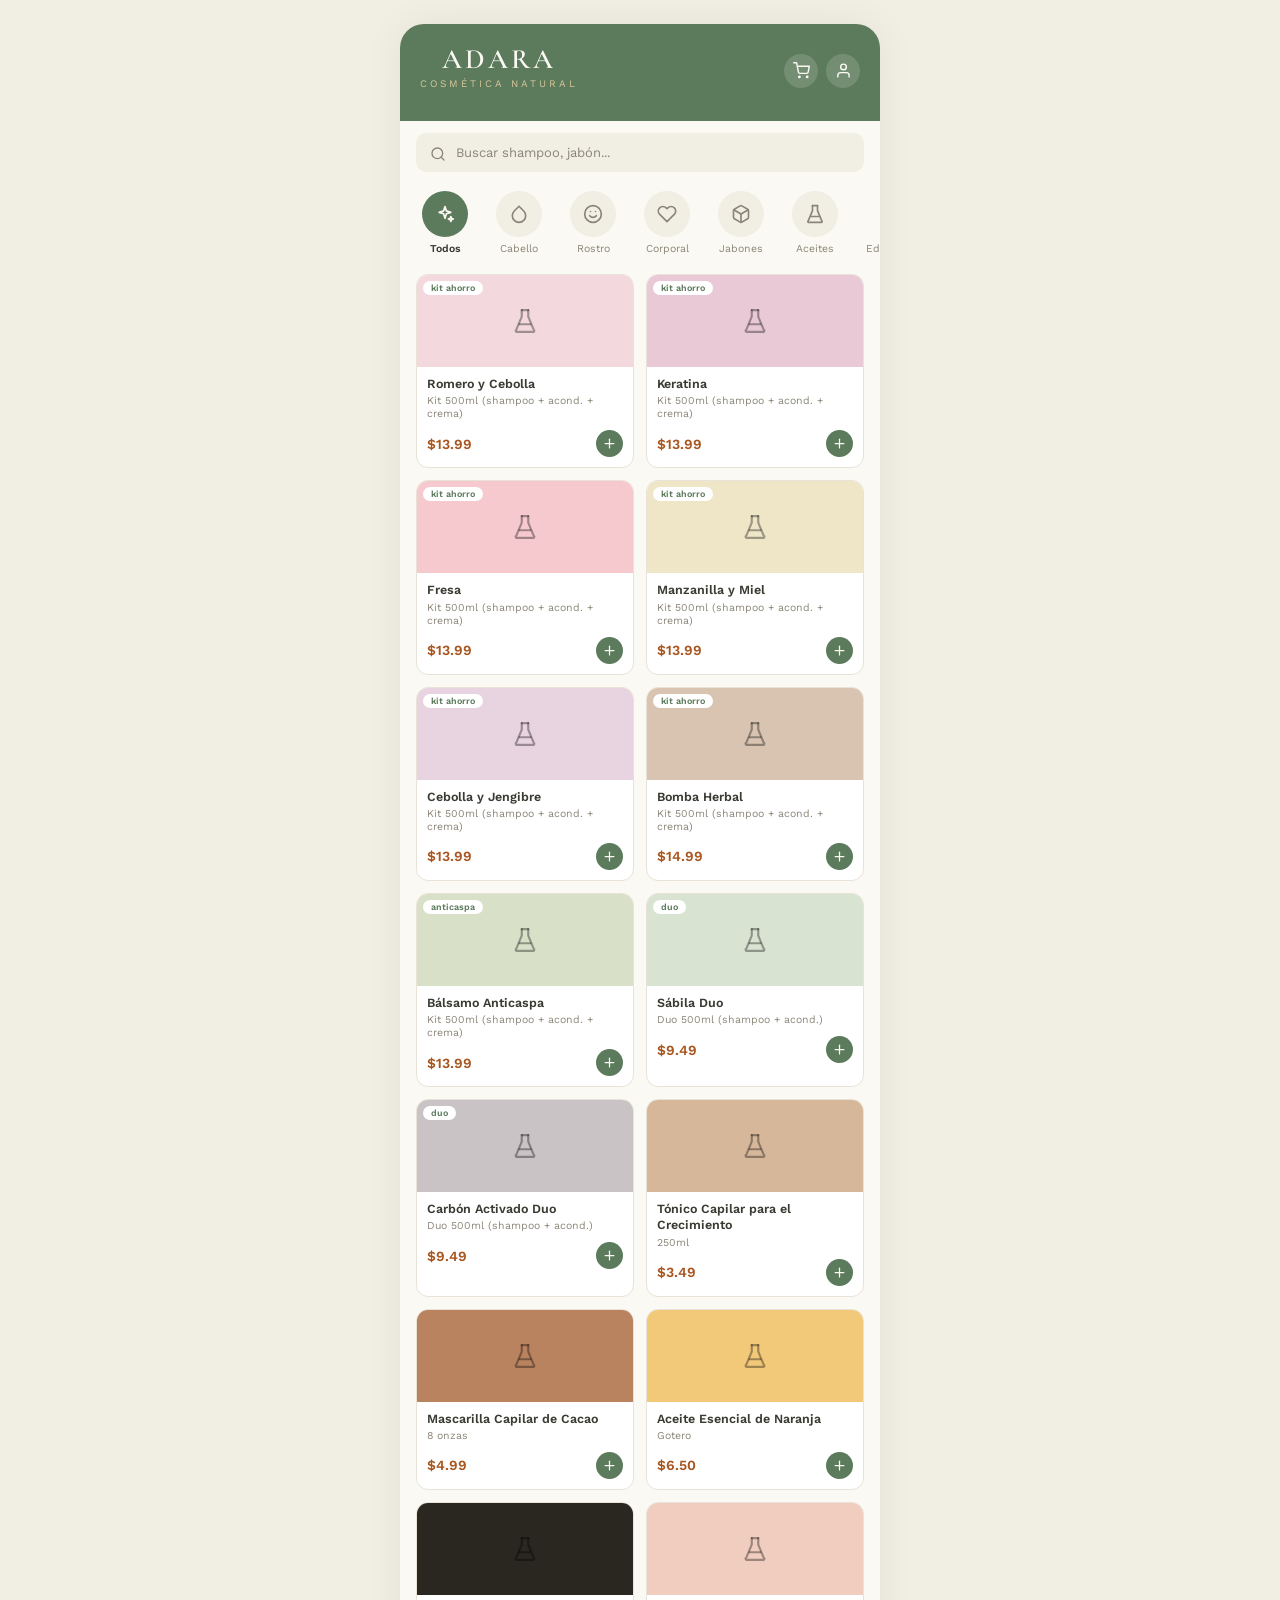
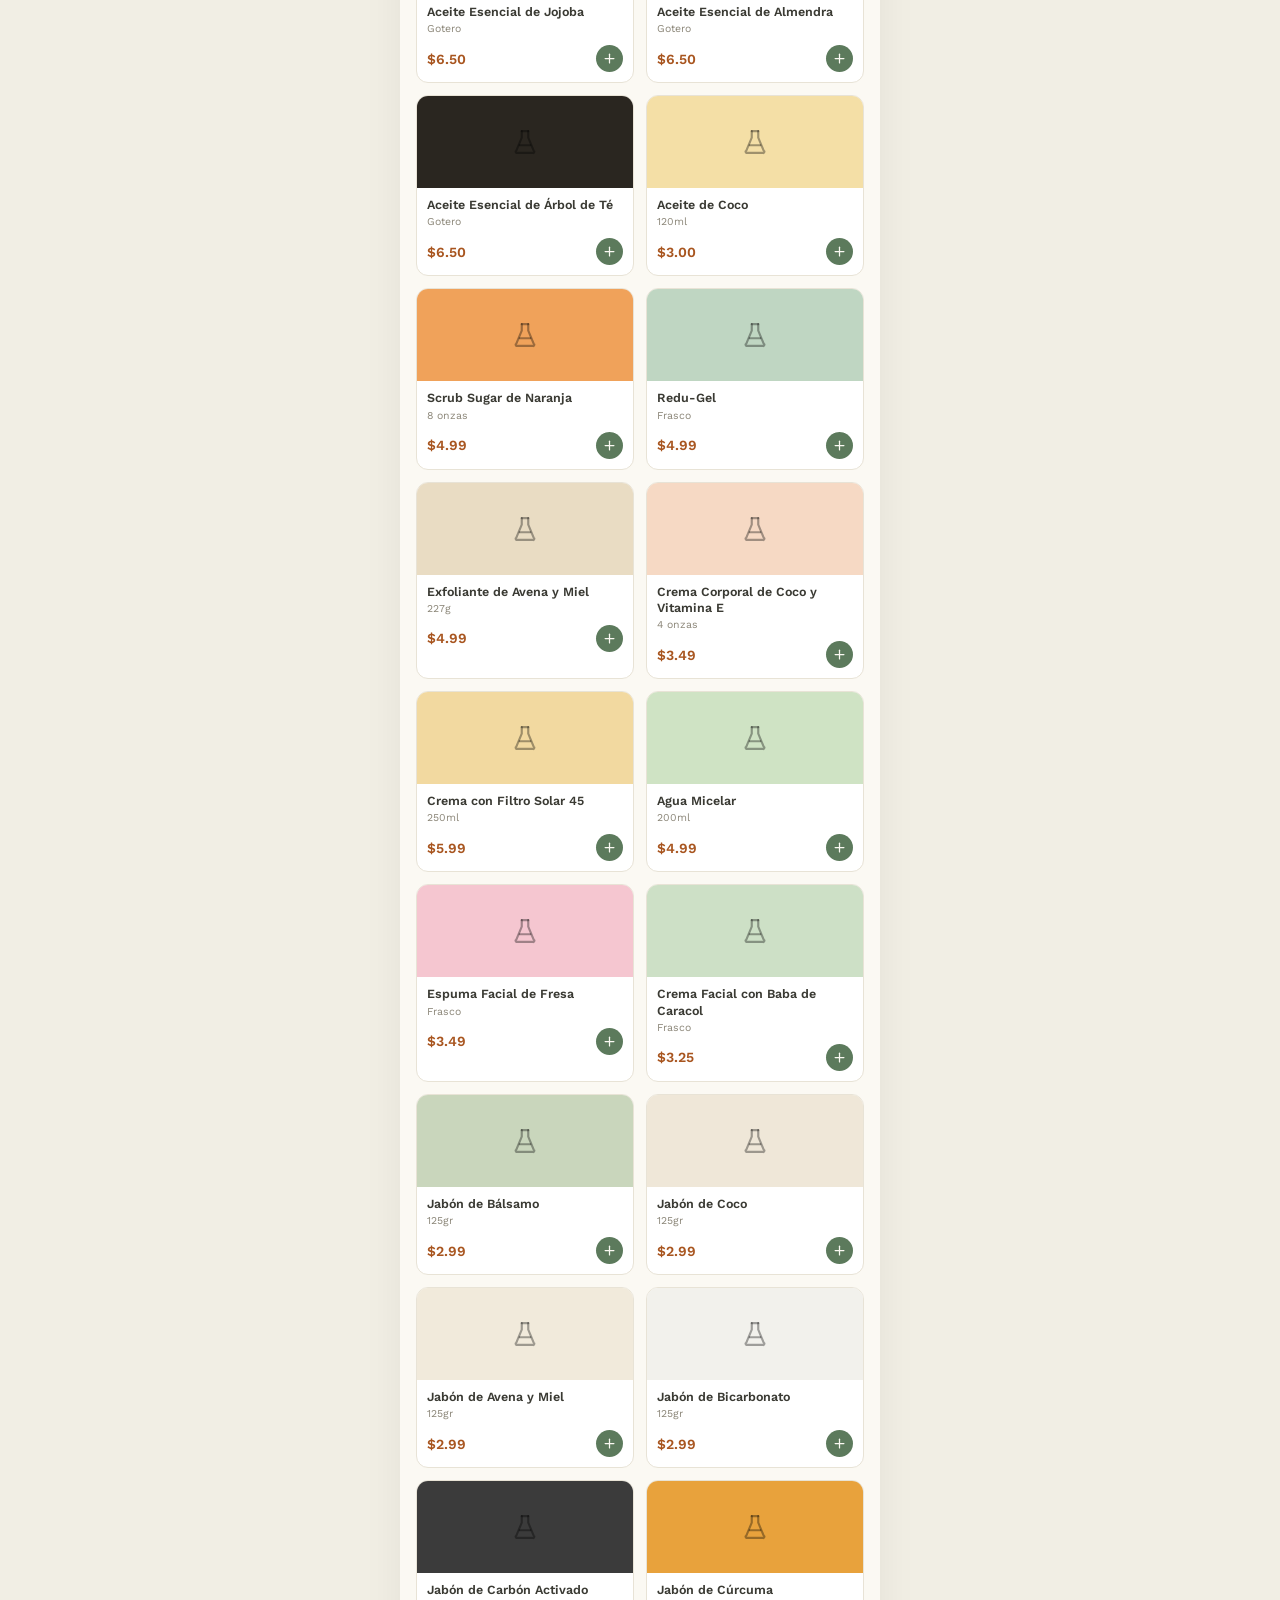
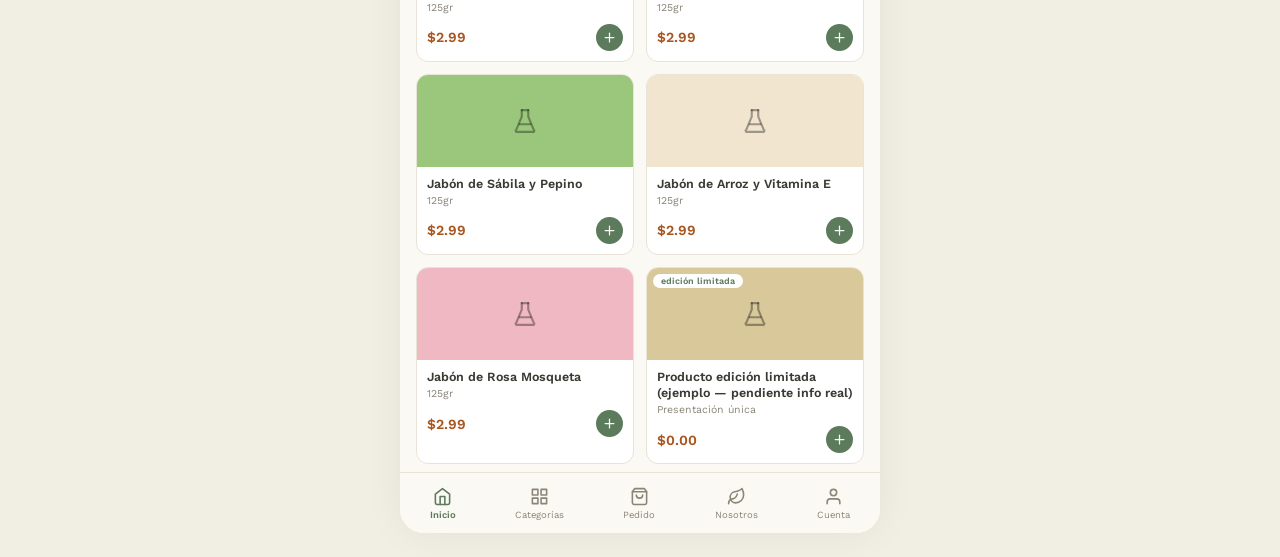
==== index.html @ ab8117c7 "Add files via upload" ====
<!DOCTYPE html>
<html lang="es">
<head>
<meta charset="UTF-8" />
<meta name="viewport" content="width=device-width, initial-scale=1, viewport-fit=cover" />
<title>ADARA Cosmética Natural</title>
<meta name="description" content="Catálogo de cosmética natural artesanal. Pedidos por WhatsApp, envíos a todo El Salvador." />
<meta name="theme-color" content="#5c7a5c" />
<link rel="manifest" href="manifest.json" />
<link rel="icon" type="image/png" href="icons/favicon.png" />
<link rel="apple-touch-icon" href="icons/icon-192.png" />
<link rel="preconnect" href="https://fonts.googleapis.com" />
<link href="https://fonts.googleapis.com/css2?family=Cormorant+Garamond:wght@500;600;700&family=Work+Sans:wght@400;500;600;700&display=swap" rel="stylesheet" />
<link rel="stylesheet" href="css/styles.css" />
</head>
<body>

<div id="app">

  <!-- ================= HEADER ================= -->
  <header class="app-header">
    <div class="header-top-row">
      <div>
        <p class="brand">ADARA</p>
        <p class="tagline">COSMÉTICA NATURAL</p>
      </div>
      <div style="display:flex;gap:8px;">
        <button class="icon-btn" id="btn-header-cart" aria-label="Ver pedido"></button>
        <button class="icon-btn" id="btn-account" aria-label="Cuenta mayorista"></button>
      </div>
    </div>
  </header>

  <!-- ================= SEARCH + CATEGORIES ================= -->
  <div class="search-wrap">
    <div class="search-box">
      <span id="search-icon" style="color:#8A8577;"></span>
      <input type="text" id="search-input" placeholder="Buscar shampoo, jabón..." />
    </div>
  </div>
  <nav class="categories" id="categories"></nav>

  <!-- ================= PRODUCT GRID ================= -->
  <main class="product-grid" id="product-grid"></main>

  <!-- ================= CART BAR (aparece cuando el pedido tiene productos) ================= -->
  <button class="cart-bar hidden" id="cart-bar">
    <span class="left"><span id="cart-bar-icon"></span><span id="cart-bar-count">0 productos</span></span>
    <span class="right"><span id="cart-bar-total">$0.00</span><span class="arrow">Ver pedido &gt;</span></span>
  </button>

  <!-- ================= BOTTOM NAV ================= -->
  <nav class="bottom-nav">
    <button class="nav-item active" data-nav="home"><span class="ic" id="nav-ic-home"></span><span>Inicio</span></button>
    <button class="nav-item" data-nav="categories"><span class="ic" id="nav-ic-categories"></span><span>Categorías</span></button>
    <button class="nav-item" data-nav="cart">
      <span style="position:relative;">
        <span class="ic" id="nav-ic-cart"></span>
        <span class="badge hidden" id="nav-badge">0</span>
      </span>
      <span>Pedido</span>
    </button>
    <button class="nav-item" data-nav="nosotros"><span class="ic" id="nav-ic-nosotros"></span><span>Nosotros</span></button>
    <button class="nav-item" data-nav="account"><span class="ic" id="nav-ic-account"></span><span>Cuenta</span></button>
  </nav>

  <!-- ================= SHEET: PRODUCT DETAIL ================= -->
  <div class="sheet-overlay hidden" id="sheet-product">
    <div class="sheet">
      <div class="sheet-header">
        <span class="title">Detalle del producto</span>
        <button class="close-x" data-close="sheet-product" aria-label="Cerrar"></button>
      </div>
      <div class="sheet-body" id="product-detail-body"></div>
    </div>
  </div>

  <!-- ================= SHEET: CART / CHECKOUT ================= -->
  <div class="sheet-overlay hidden" id="sheet-cart">
    <div class="sheet">
      <div class="sheet-header">
        <span class="title">Tu pedido</span>
        <span class="type-badge" id="cart-type-badge">Cliente al detalle</span>
        <button class="close-x" data-close="sheet-cart" aria-label="Cerrar"></button>
      </div>
      <div class="sheet-body" id="cart-body"></div>
    </div>
  </div>

  <!-- ================= SHEET: WHOLESALE AUTH ================= -->
  <div class="sheet-overlay hidden" id="sheet-auth">
    <div class="sheet">
      <div class="sheet-header">
        <span class="title">Acceso mayorista</span>
        <button class="close-x" data-close="sheet-auth" aria-label="Cerrar"></button>
      </div>
      <div class="sheet-body">
        <div class="auth-hero">
          <div class="circle" id="auth-hero-icon"></div>
          <div class="htitle" id="auth-hero-title">Precios especiales al por mayor</div>
          <div class="hsub" id="auth-hero-sub">Inicia sesión o crea tu cuenta para ver precios mayoristas y hacer pedidos al por mayor.</div>
        </div>

        <div class="auth-tabs" id="auth-tabs">
          <button class="auth-tab active" id="tab-login">Iniciar sesión</button>
          <button class="auth-tab" id="tab-register">Crear cuenta</button>
        </div>

        <div id="auth-login-form">
          <div class="form-block">
            <label class="field-label">Correo</label>
            <input class="field-input" id="login-email" type="text" placeholder="tucorreo@ejemplo.com" />
            <label class="field-label">Contraseña</label>
            <input class="field-input" id="login-password" type="password" placeholder="••••••••" />
          </div>
          <div id="login-error" class="auth-error hidden"></div>
          <button class="primary-btn" id="btn-login">Iniciar sesión</button>
          <div style="text-align:right;margin-top:8px;">
            <button class="link-btn" id="btn-goto-forgot">¿Olvidaste tu contraseña?</button>
          </div>
          <div class="divider"><div class="line"></div><span>o</span><div class="line"></div></div>
          <button class="secondary-btn" data-close="sheet-auth">Continuar como cliente al detalle</button>
        </div>

        <div id="auth-register-form" class="hidden">
          <div class="form-block">
            <label class="field-label">Nombre completo o negocio</label>
            <input class="field-input" id="register-name" type="text" placeholder="Nombre" />
            <label class="field-label">Teléfono</label>
            <input class="field-input" id="register-phone" type="text" placeholder="Teléfono" />
            <label class="field-label">Correo electrónico</label>
            <input class="field-input" id="register-email" type="text" placeholder="correo@ejemplo.com" />
            <label class="field-label">Contraseña</label>
            <input class="field-input" id="register-password" type="password" placeholder="Mínimo 6 caracteres" />
          </div>
          <div id="register-error" class="auth-error hidden"></div>
          <div class="notice"><span id="notice-icon" style="margin-top:1px;"></span><span>Tu cuenta y el catálogo quedan disponibles de inmediato. El precio mayorista se activa en cuanto el administrador apruebe tu cuenta.</span></div>
          <button class="primary-btn" id="btn-register">Crear cuenta y ver precios mayoristas</button>
        </div>

        <div id="auth-forgot-form" class="hidden">
          <p style="font-size:12px;color:var(--muted);line-height:1.5;margin-top:4px;">Escribe el correo con el que te registraste. Te enviaremos un enlace para crear una nueva contraseña.</p>
          <div class="form-block">
            <label class="field-label">Correo</label>
            <input class="field-input" id="forgot-email" type="text" placeholder="tucorreo@ejemplo.com" />
          </div>
          <div id="forgot-message" class="auth-error hidden"></div>
          <button class="primary-btn" id="btn-send-reset">Enviar enlace de recuperación</button>
          <button class="secondary-btn" id="btn-back-to-login">Volver a iniciar sesión</button>
        </div>
      </div>
    </div>
  </div>

  <!-- ================= SHEET: NOSOTROS ================= -->
  <div class="sheet-overlay hidden" id="sheet-nosotros">
    <div class="sheet">
      <div class="sheet-header">
        <span class="title">Nosotros</span>
        <button class="close-x" data-close="sheet-nosotros" aria-label="Cerrar"></button>
      </div>
      <div class="sheet-body">
        <div class="about-hero">
          <img src="icons/logo-badge.png" alt="ADARA Cosmética Natural" class="about-logo" />
        </div>
        <p class="about-text">Creemos que el cuidado personal puede estar en armonía con la naturaleza. Creamos productos de cosmética natural y artesanal para el cuidado de tu cabello y piel, elaborados con ingredientes seleccionados para brindarte bienestar, belleza y resultados que puedas disfrutar día a día.</p>
        <p class="about-text">Nuestra misión es ayudarte a descubrir una forma más natural de cuidar de ti, resaltando tu belleza y conectándote con el poder de la naturaleza.</p>
        <p class="about-motto">"De la naturaleza, tu belleza."</p>

        <div class="about-block">
          <div class="about-block-title" id="about-shipping-title"></div>
          <p class="about-text" style="margin-top:6px;">Hacemos envíos a todo El Salvador.</p>
        </div>

        <div class="about-block">
          <div class="about-block-title" id="about-store-title"></div>
          <p class="about-text" style="margin-top:6px;" id="about-store-address"></p>
        </div>

        <div class="about-block">
          <div class="about-block-title" id="about-contact-title"></div>
          <p class="about-text" style="margin-top:6px;">Escríbenos por WhatsApp para pedidos y consultas.</p>
          <a class="primary-btn" style="display:block;text-decoration:none;text-align:center;" id="about-whatsapp-link" target="_blank" rel="noopener">Escribir por WhatsApp</a>
        </div>
      </div>
    </div>
  </div>

  <!-- ================= SHEET: CONFIRMATION ================= -->
  <div class="sheet-overlay hidden" id="sheet-confirm">
    <div class="sheet">
      <div class="sheet-header" style="border-bottom:none;justify-content:flex-end;">
        <button class="close-x" data-close="sheet-confirm" aria-label="Cerrar"></button>
      </div>
      <div class="confirm-wrap" style="padding-top:8px;">
        <div class="confirm-icon" id="confirm-check-icon"></div>
        <h2>¡Pedido enviado!</h2>
        <p>Tu pedido <strong id="confirm-order-id"></strong> fue enviado por WhatsApp.<br>Un gestor de ventas se pondrá en contacto contigo pronto para confirmar los detalles.</p>
        <div class="confirm-summary" id="confirm-summary"></div>
        <a class="primary-btn" style="display:flex;align-items:center;justify-content:center;gap:6px;text-decoration:none;" id="btn-whatsapp-link" target="_blank" rel="noopener">
          <span id="confirm-wa-icon"></span>Abrir chat con tu gestor
        </a>
        <button class="secondary-btn" id="btn-continue-shopping">Seguir comprando</button>
      </div>
    </div>
  </div>
  <!-- ================= LIGHTBOX: FOTO AMPLIADA ================= -->
  <div class="sheet-overlay hidden" id="sheet-lightbox" style="background:rgba(20,18,14,0.85);">
    <button class="close-x" data-close="sheet-lightbox" aria-label="Cerrar" style="position:absolute;top:16px;right:16px;background:rgba(255,255,255,0.15);color:#fff;z-index:2;"></button>
    <img id="lightbox-img" src="" alt="" style="max-width:92vw;max-height:88vh;border-radius:8px;object-fit:contain;" />
  </div>

</div>

<script src="https://cdn.jsdelivr.net/npm/@supabase/supabase-js@2/dist/umd/supabase.js"></script>
<script src="js/icons.js"></script>
<script src="js/data.js"></script>
<script src="js/app.js"></script>
</body>
</html>
---- css/styles.css ----
:root {
  --sage: #5c7a5c;
  --sage-dark: #46603f;
  --sage-soft: #eef3ea;
  --cream: #f7f4ec;
  --cream-light: #fbf9f3;
  --gold: #d8c89a;
  --terracotta: #a8551f;
  --terracotta-soft: #fbf3e4;
  --ink: #3a3a33;
  --muted: #8a8577;
  --border: #e8e3d6;
  --soft-bg: #f1eee4;
  --radius-lg: 18px;
  --radius-md: 12px;
  --radius-sm: 8px;
  --font-display: "Cormorant Garamond", Georgia, serif;
  --font-body: "Work Sans", -apple-system, BlinkMacSystemFont, sans-serif;
}

* { box-sizing: border-box; }

html, body {
  margin: 0;
  padding: 0;
  background: var(--soft-bg);
  color: var(--ink);
  font-family: var(--font-body);
  -webkit-font-smoothing: antialiased;
}

#app {
  max-width: 480px;
  margin: 0 auto;
  min-height: 100vh;
  background: var(--cream-light);
  display: flex;
  flex-direction: column;
  position: relative;
  box-shadow: 0 0 40px rgba(0, 0, 0, 0.06);
}

@media (min-width: 481px) {
  body { padding: 24px 0; }
  #app { min-height: calc(100vh - 48px); border-radius: 24px; overflow: hidden; }
}

button { font-family: inherit; cursor: pointer; }
input { font-family: inherit; }

/* ---------- Header ---------- */
.app-header {
  background: var(--sage);
  padding: 18px 20px 22px;
  text-align: center;
  color: var(--cream-light);
}
.app-header .brand {
  font-family: var(--font-display);
  font-size: 28px;
  letter-spacing: 3px;
  font-weight: 600;
  margin: 0;
}
.app-header .tagline {
  font-size: 10px;
  letter-spacing: 3px;
  color: var(--gold);
  margin-top: 2px;
}
.header-top-row {
  display: flex;
  align-items: center;
  justify-content: space-between;
}
.icon-btn {
  background: rgba(255, 255, 255, 0.15);
  border: none;
  border-radius: 50%;
  width: 34px;
  height: 34px;
  display: flex;
  align-items: center;
  justify-content: center;
  color: var(--cream-light);
  font-size: 16px;
}

/* ---------- Search & categories ---------- */
.search-wrap { padding: 12px 16px 4px; }
.search-box {
  display: flex;
  align-items: center;
  gap: 8px;
  background: var(--soft-bg);
  border-radius: 10px;
  padding: 10px 14px;
}
.search-box input {
  border: none;
  background: transparent;
  outline: none;
  font-size: 13px;
  color: var(--ink);
  width: 100%;
}
.search-box input::placeholder { color: var(--muted); }

.categories {
  display: flex;
  gap: 16px;
  padding: 14px 16px 6px;
  overflow-x: auto;
  scrollbar-width: none;
}
.categories::-webkit-scrollbar { display: none; }
.category-pill {
  display: flex;
  flex-direction: column;
  align-items: center;
  gap: 5px;
  min-width: 54px;
  background: none;
  border: none;
  flex-shrink: 0;
}
.category-pill .circle {
  width: 46px;
  height: 46px;
  border-radius: 50%;
  background: var(--soft-bg);
  display: flex;
  align-items: center;
  justify-content: center;
  font-size: 20px;
  color: var(--muted);
  transition: background 0.15s, color 0.15s;
}
.category-pill.active .circle { background: var(--sage); color: var(--cream-light); }
.category-pill span:last-child { font-size: 10.5px; color: var(--muted); }
.category-pill.active span:last-child { color: var(--ink); font-weight: 600; }

/* ---------- Product grid ---------- */
.product-grid {
  display: grid;
  grid-template-columns: repeat(2, minmax(0, 1fr));
  gap: 12px;
  padding: 12px 16px 8px;
  flex: 1;
}
.product-card {
  border: 0.5px solid var(--border);
  border-radius: var(--radius-md);
  overflow: hidden;
  background: #fff;
  text-align: left;
  display: flex;
  flex-direction: column;
}
.product-card .thumb {
  height: 92px;
  display: flex;
  align-items: center;
  justify-content: center;
  font-size: 26px;
  color: rgba(0, 0, 0, 0.35);
  position: relative;
}
.product-card .tag {
  position: absolute;
  top: 6px;
  left: 6px;
  background: #fff;
  font-size: 9px;
  color: var(--sage);
  padding: 2px 8px;
  border-radius: 999px;
  font-weight: 600;
}
.product-card .info { padding: 9px 10px 10px; display: flex; flex-direction: column; gap: 2px; flex: 1; }
.product-card .name { font-size: 12.5px; font-weight: 600; line-height: 1.3; }
.product-card .meta { font-size: 10.5px; color: var(--muted); }
.product-card .price-row {
  display: flex;
  align-items: center;
  justify-content: space-between;
  margin-top: 8px;
}
.product-card .price { font-size: 14px; font-weight: 600; color: var(--terracotta); }
.add-btn {
  width: 27px;
  height: 27px;
  border-radius: 50%;
  background: var(--sage);
  border: none;
  color: var(--cream-light);
  font-size: 16px;
  display: flex;
  align-items: center;
  justify-content: center;
}
.qty-stepper {
  display: flex;
  align-items: center;
  gap: 6px;
  background: var(--soft-bg);
  border-radius: 999px;
  padding: 2px 4px;
}
.qty-stepper button {
  border: none;
  background: none;
  width: 20px;
  height: 20px;
  font-size: 13px;
  color: var(--ink);
  display: flex;
  align-items: center;
  justify-content: center;
}
.qty-stepper .count { font-size: 11px; font-weight: 600; min-width: 12px; text-align: center; }

.empty-state {
  grid-column: 1 / -1;
  text-align: center;
  padding: 40px 20px;
  color: var(--muted);
  font-size: 13px;
}

/* ---------- Cart bar ---------- */
.cart-bar {
  margin: 4px 16px 14px;
  background: var(--sage);
  border-radius: var(--radius-md);
  padding: 12px 16px;
  display: flex;
  align-items: center;
  justify-content: space-between;
  color: var(--cream-light);
  border: none;
  width: calc(100% - 32px);
}
.cart-bar .left { display: flex; align-items: center; gap: 8px; font-size: 12.5px; }
.cart-bar .right { display: flex; align-items: center; gap: 8px; font-size: 13px; font-weight: 600; }
.cart-bar .right .arrow { color: var(--gold); font-weight: 600; }

/* ---------- Bottom nav ---------- */
.bottom-nav {
  display: flex;
  justify-content: space-around;
  border-top: 0.5px solid var(--border);
  padding: 9px 0 12px;
  background: var(--cream-light);
}
.bottom-nav .nav-item {
  display: flex;
  flex-direction: column;
  align-items: center;
  gap: 3px;
  color: var(--muted);
  background: none;
  border: none;
  font-size: 9.5px;
  position: relative;
}
.bottom-nav .nav-item.active { color: var(--sage); font-weight: 600; }
.bottom-nav .nav-item .ic { font-size: 19px; }
.bottom-nav .badge {
  position: absolute;
  top: -3px;
  right: 6px;
  background: var(--terracotta);
  color: #fff;
  font-size: 8.5px;
  width: 14px;
  height: 14px;
  border-radius: 50%;
  display: flex;
  align-items: center;
  justify-content: center;
}

/* ---------- Sheet / modal ---------- */
.sheet-overlay {
  position: fixed;
  inset: 0;
  background: rgba(30, 27, 20, 0.45);
  display: flex;
  align-items: flex-end;
  justify-content: center;
  z-index: 50;
}
@media (min-width: 481px) {
  .sheet-overlay { align-items: center; }
}
.sheet {
  background: var(--cream-light);
  width: 100%;
  max-width: 480px;
  max-height: 90vh;
  overflow-y: auto;
  border-radius: 20px 20px 0 0;
  animation: slideUp 0.22s ease-out;
}
@media (min-width: 481px) {
  .sheet { border-radius: 20px; }
}
@keyframes slideUp {
  from { transform: translateY(24px); opacity: 0; }
  to { transform: translateY(0); opacity: 1; }
}
.sheet-header {
  display: flex;
  align-items: center;
  gap: 10px;
  padding: 16px 16px 10px;
  border-bottom: 0.5px solid var(--border);
  position: sticky;
  top: 0;
  background: var(--cream-light);
}
.sheet-header .title { font-size: 14.5px; font-weight: 600; }
.sheet-header button.back { background: none; border: none; font-size: 18px; color: var(--ink); }
.sheet-header .close-x {
  margin-left: auto;
  background: var(--soft-bg);
  border: none;
  width: 30px;
  height: 30px;
  border-radius: 50%;
  display: flex;
  align-items: center;
  justify-content: center;
  color: var(--ink);
  flex-shrink: 0;
}
.icon { display: inline-block; vertical-align: middle; color: inherit; }
.icon-btn .icon, .nav-item .icon, .add-btn .icon, .qty-stepper .icon,
.choice-card .icon, .close-x .icon { color: inherit; }
.sheet-body { padding: 16px; }

.detail-hero {
  height: 170px;
  display: flex;
  align-items: center;
  justify-content: center;
  font-size: 42px;
  color: rgba(0, 0, 0, 0.3);
}
.detail-name { font-family: var(--font-display); font-size: 21px; font-weight: 600; margin-top: 12px; }
.detail-meta { font-size: 12px; color: var(--muted); margin-top: 2px; }
.detail-desc { font-size: 12.5px; color: var(--muted); line-height: 1.5; margin-top: 10px; }
.detail-price { font-size: 21px; font-weight: 600; color: var(--terracotta); margin-top: 10px; }

.variant-list { display: flex; flex-direction: column; gap: 8px; margin-top: 12px; }
.variant-option {
  border: 1px solid var(--border);
  border-radius: 10px;
  padding: 10px 12px;
  display: flex;
  justify-content: space-between;
  align-items: center;
  font-size: 12.5px;
}
.variant-option.selected { border-color: var(--sage); background: var(--sage-soft); }
.variant-option .vprice { font-weight: 600; color: var(--terracotta); }

.qty-row {
  display: flex;
  align-items: center;
  gap: 12px;
  margin-top: 16px;
}
.qty-row .label { font-size: 13px; color: var(--ink); }
.qty-row .stepper {
  display: flex;
  align-items: center;
  border: 0.5px solid var(--border);
  border-radius: 8px;
}
.qty-row .stepper button { border: none; background: none; padding: 6px 12px; font-size: 15px; display: flex; align-items: center; justify-content: center; }
.qty-row .stepper .count { padding: 0 10px; font-size: 13px; min-width: 18px; text-align: center; }

.wholesale-banner {
  margin-top: 14px;
  padding: 10px 12px;
  background: var(--soft-bg);
  border-radius: 10px;
  display: flex;
  align-items: center;
  justify-content: space-between;
  font-size: 11.5px;
}
.wholesale-banner .link { color: var(--sage); font-weight: 600; white-space: nowrap; }
.wholesale-banner.active { background: var(--sage-soft); color: var(--sage-dark); }
.wholesale-banner.pending { background: var(--terracotta-soft); color: #8a6a3f; cursor: default; }

.primary-btn {
  width: 100%;
  background: var(--sage);
  color: var(--cream-light);
  border: none;
  padding: 12px;
  border-radius: 10px;
  font-size: 14px;
  font-weight: 600;
  margin-top: 16px;
}
.primary-btn:disabled { opacity: 0.5; }
.secondary-btn {
  width: 100%;
  background: var(--cream-light);
  color: var(--ink);
  border: 1px solid var(--border);
  padding: 12px;
  border-radius: 10px;
  font-size: 13px;
  font-weight: 600;
  margin-top: 10px;
}

/* ---------- Cart / checkout ---------- */
.cart-item {
  display: flex;
  gap: 10px;
  align-items: center;
  padding: 10px 0;
  border-bottom: 0.5px solid var(--soft-bg);
}
.cart-item .thumb {
  width: 46px;
  height: 46px;
  border-radius: 8px;
  flex-shrink: 0;
  display: flex;
  align-items: center;
  justify-content: center;
  font-size: 16px;
  color: rgba(0, 0, 0, 0.35);
}
.cart-item .body { flex: 1; }
.cart-item .name { font-size: 12px; font-weight: 600; }
.cart-item .variant { font-size: 10.5px; color: var(--muted); }
.cart-item .price { font-size: 11px; color: var(--muted); margin-top: 2px; }

.form-block { margin-top: 16px; }
.form-block .block-title { font-size: 12.5px; font-weight: 600; margin-bottom: 8px; }
.field-label { font-size: 11px; color: var(--muted); margin-bottom: 4px; display: block; }
.field-input {
  width: 100%;
  border: 1px solid var(--border);
  border-radius: 8px;
  padding: 10px 12px;
  font-size: 13px;
  margin-bottom: 10px;
  background: #fff;
  color: var(--ink);
}
.field-input:focus { outline: none; border-color: var(--sage); }

.choice-row { display: flex; gap: 8px; }
.choice-card {
  flex: 1;
  border: 1px solid var(--border);
  border-radius: 10px;
  padding: 10px;
  text-align: center;
  background: #fff;
}
.choice-card.selected { border: 1.5px solid var(--sage); background: var(--sage-soft); }
.choice-card .ic { font-size: 18px; color: var(--muted); }
.choice-card.selected .ic { color: var(--sage); }
.choice-card .clabel { font-size: 11px; font-weight: 600; margin-top: 4px; }
.choice-card .csub { font-size: 9.5px; color: var(--muted); margin-top: 1px; }

.notice {
  margin-top: 14px;
  padding: 10px 12px;
  background: var(--terracotta-soft);
  border-radius: 10px;
  display: flex;
  gap: 8px;
  align-items: flex-start;
  font-size: 11px;
  color: #6b5a3e;
  line-height: 1.4;
}

.totals { margin-top: 16px; padding-top: 10px; border-top: 0.5px solid var(--border); }
.totals-row { display: flex; justify-content: space-between; font-size: 12px; color: var(--muted); margin-bottom: 4px; }
.totals-row.main { font-size: 14px; font-weight: 700; color: var(--ink); margin-top: 6px; }
.totals-row.main span:last-child { color: var(--terracotta); }
.totals-row.sub { font-size: 10.5px; }

.type-badge {
  margin-left: auto;
  font-size: 10px;
  padding: 3px 9px;
  border-radius: 999px;
  background: var(--soft-bg);
  color: var(--muted);
  font-weight: 600;
}
.type-badge.wholesale { background: var(--sage-soft); color: var(--sage-dark); }

/* ---------- Wholesale login ---------- */
.auth-hero { text-align: center; padding: 6px 8px 4px; }
.auth-hero .circle {
  width: 54px; height: 54px; border-radius: 50%;
  background: var(--sage-soft);
  display: flex; align-items: center; justify-content: center;
  margin: 0 auto 10px; font-size: 24px; color: var(--sage);
}
.auth-hero .htitle { font-size: 14px; font-weight: 600; }
.auth-hero .hsub { font-size: 11px; color: var(--muted); margin-top: 4px; line-height: 1.45; }

.auth-tabs { display: flex; gap: 6px; padding: 14px 0 0; }
.auth-tab { flex: 1; text-align: center; padding-bottom: 8px; border-bottom: 2px solid var(--border); font-size: 12px; color: var(--muted); background: none; border-top: none; border-left: none; border-right: none; }
.auth-tab.active { border-bottom-color: var(--sage); color: var(--sage); font-weight: 600; }

.divider { display: flex; align-items: center; gap: 10px; margin: 16px 0; }
.divider .line { flex: 1; height: 1px; background: var(--border); }
.divider span { font-size: 10px; color: var(--muted); }

.link-btn { background: none; border: none; font-size: 11px; color: var(--sage); font-weight: 600; padding: 0; }
.auth-error {
  font-size: 11.5px; color: var(--terracotta); background: var(--terracotta-soft);
  padding: 8px 10px; border-radius: 8px; margin-top: 8px; margin-bottom: 4px; line-height: 1.4;
}
.auth-error.success { color: var(--sage-dark); background: var(--sage-soft); }

/* ---------- Confirmation ---------- */
.confirm-wrap { text-align: center; padding: 40px 24px 32px; }
.confirm-icon {
  width: 64px; height: 64px; border-radius: 50%;
  background: var(--sage-soft);
  display: flex; align-items: center; justify-content: center;
  margin: 0 auto 16px; font-size: 30px; color: var(--sage);
}
.confirm-wrap h2 { font-size: 17px; margin: 0; }
.confirm-wrap p { font-size: 12px; color: var(--muted); margin-top: 6px; line-height: 1.5; }
.confirm-summary {
  margin-top: 20px; padding: 14px; background: var(--soft-bg); border-radius: 12px; text-align: left;
}

/* ---------- Nosotros ---------- */
.about-hero { text-align: center; padding: 4px 0 14px; }
.about-logo { width: 120px; height: 120px; border-radius: 14px; object-fit: cover; box-shadow: 0 2px 10px rgba(0,0,0,0.12); }
.about-brand { font-family: var(--font-display); font-size: 26px; letter-spacing: 3px; font-weight: 600; color: var(--sage-dark); margin: 0; }
.about-tag { font-size: 10px; letter-spacing: 3px; color: var(--muted); margin-top: 2px; }
.about-text { font-size: 12.5px; color: var(--ink); line-height: 1.6; margin: 10px 0; }
.about-motto { font-family: var(--font-display); font-size: 17px; font-style: italic; color: var(--sage-dark); text-align: center; margin: 16px 0; }
.about-block { margin-top: 14px; padding-top: 14px; border-top: 0.5px solid var(--border); }
.about-block-title { font-size: 12px; font-weight: 700; color: var(--terracotta); display: flex; align-items: center; gap: 6px; }

/* ---------- Cart item layout (stepper + eliminar apilados) ---------- */
.cart-item .actions { display: flex; flex-direction: column; align-items: flex-end; gap: 6px; flex-shrink: 0; }
.remove-line-btn {
  border: none;
  background: none;
  color: var(--muted);
  font-size: 11px;
  padding: 3px 4px;
  display: flex;
  align-items: center;
  gap: 4px;
}
.remove-line-btn:hover { color: var(--terracotta); }

#sheet-lightbox { align-items: center !important; justify-content: center; }
#sheet-lightbox img { display: block; }

.product-card .thumb img,
.cart-item .thumb img { width: 100%; height: 100%; object-fit: cover; }
.detail-hero img { width: 100%; height: 100%; object-fit: cover; }
.detail-hero.zoomable { cursor: pointer; position: relative; }
.detail-hero .zoom-hint {
  position: absolute; bottom: 8px; right: 8px; background: rgba(0,0,0,0.55);
  color: #fff; width: 26px; height: 26px; border-radius: 50%;
  display: flex; align-items: center; justify-content: center;
}

.hidden { display: none !important; }
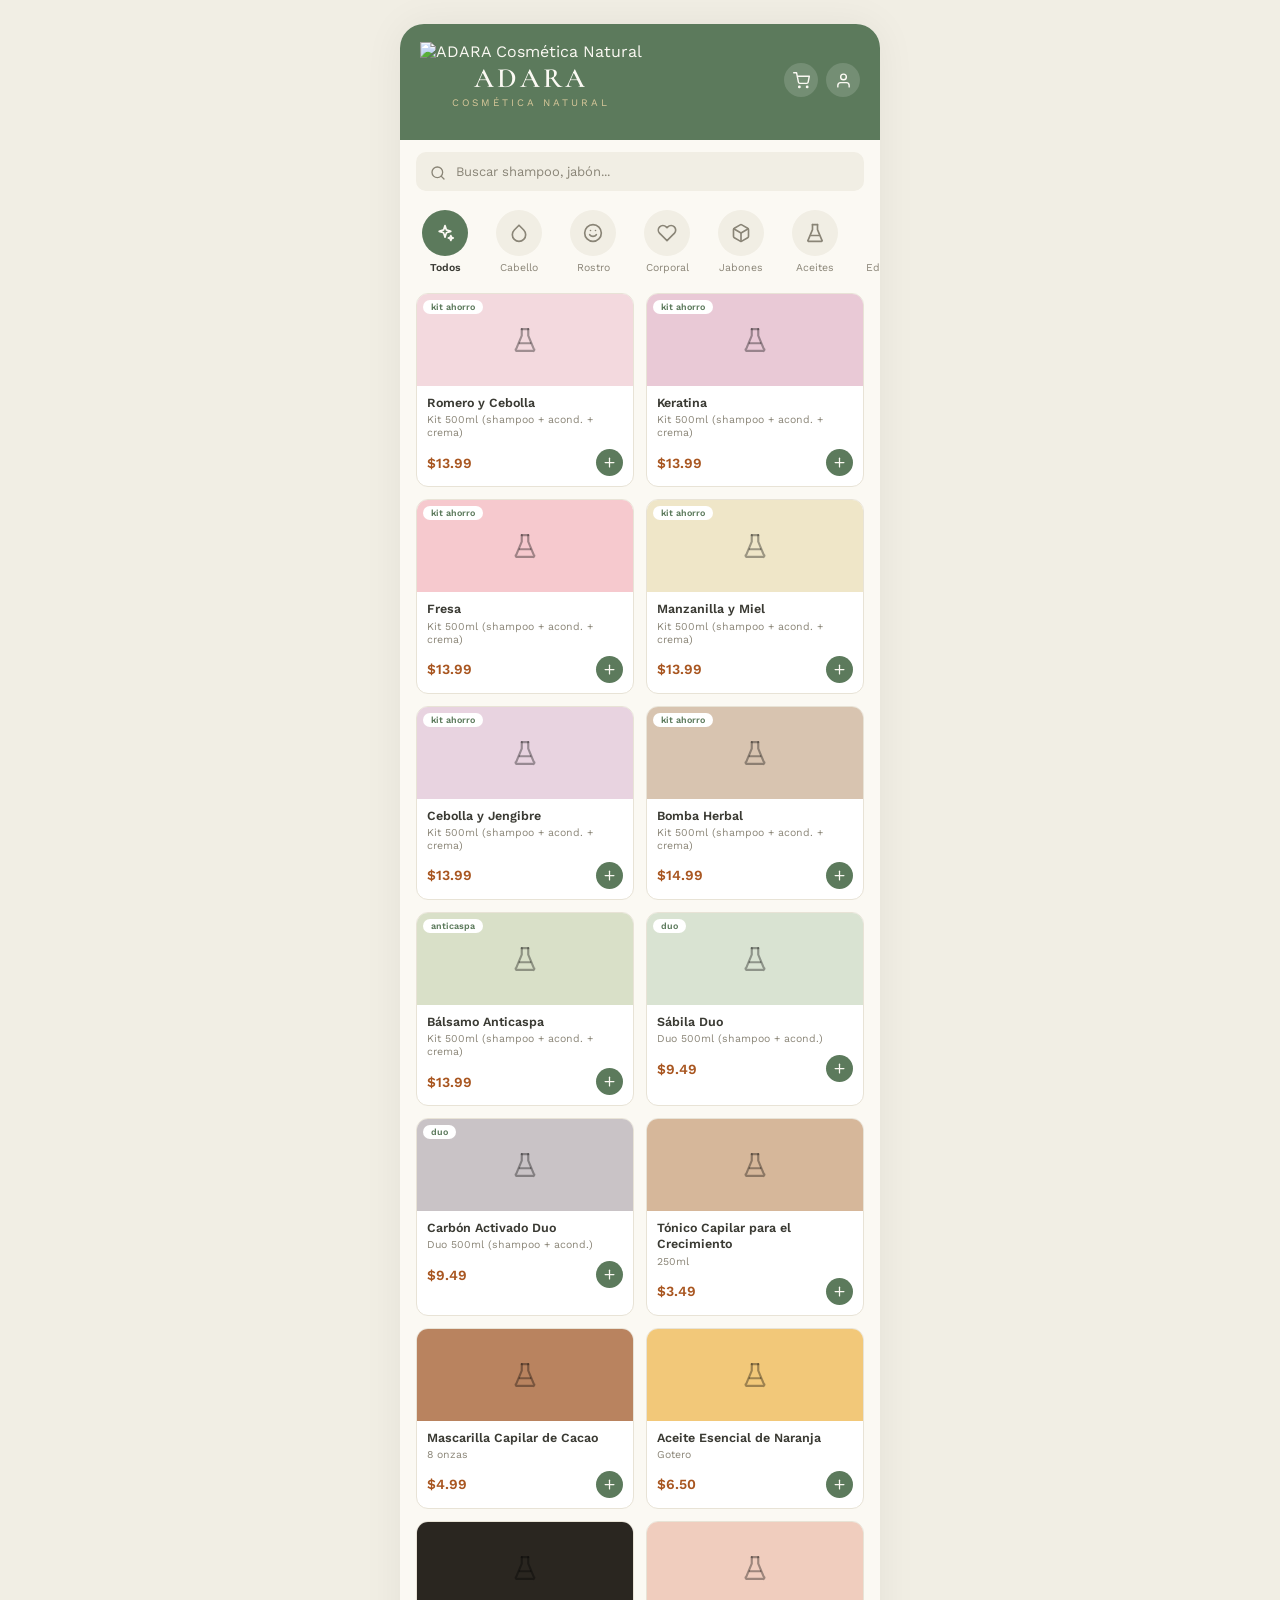
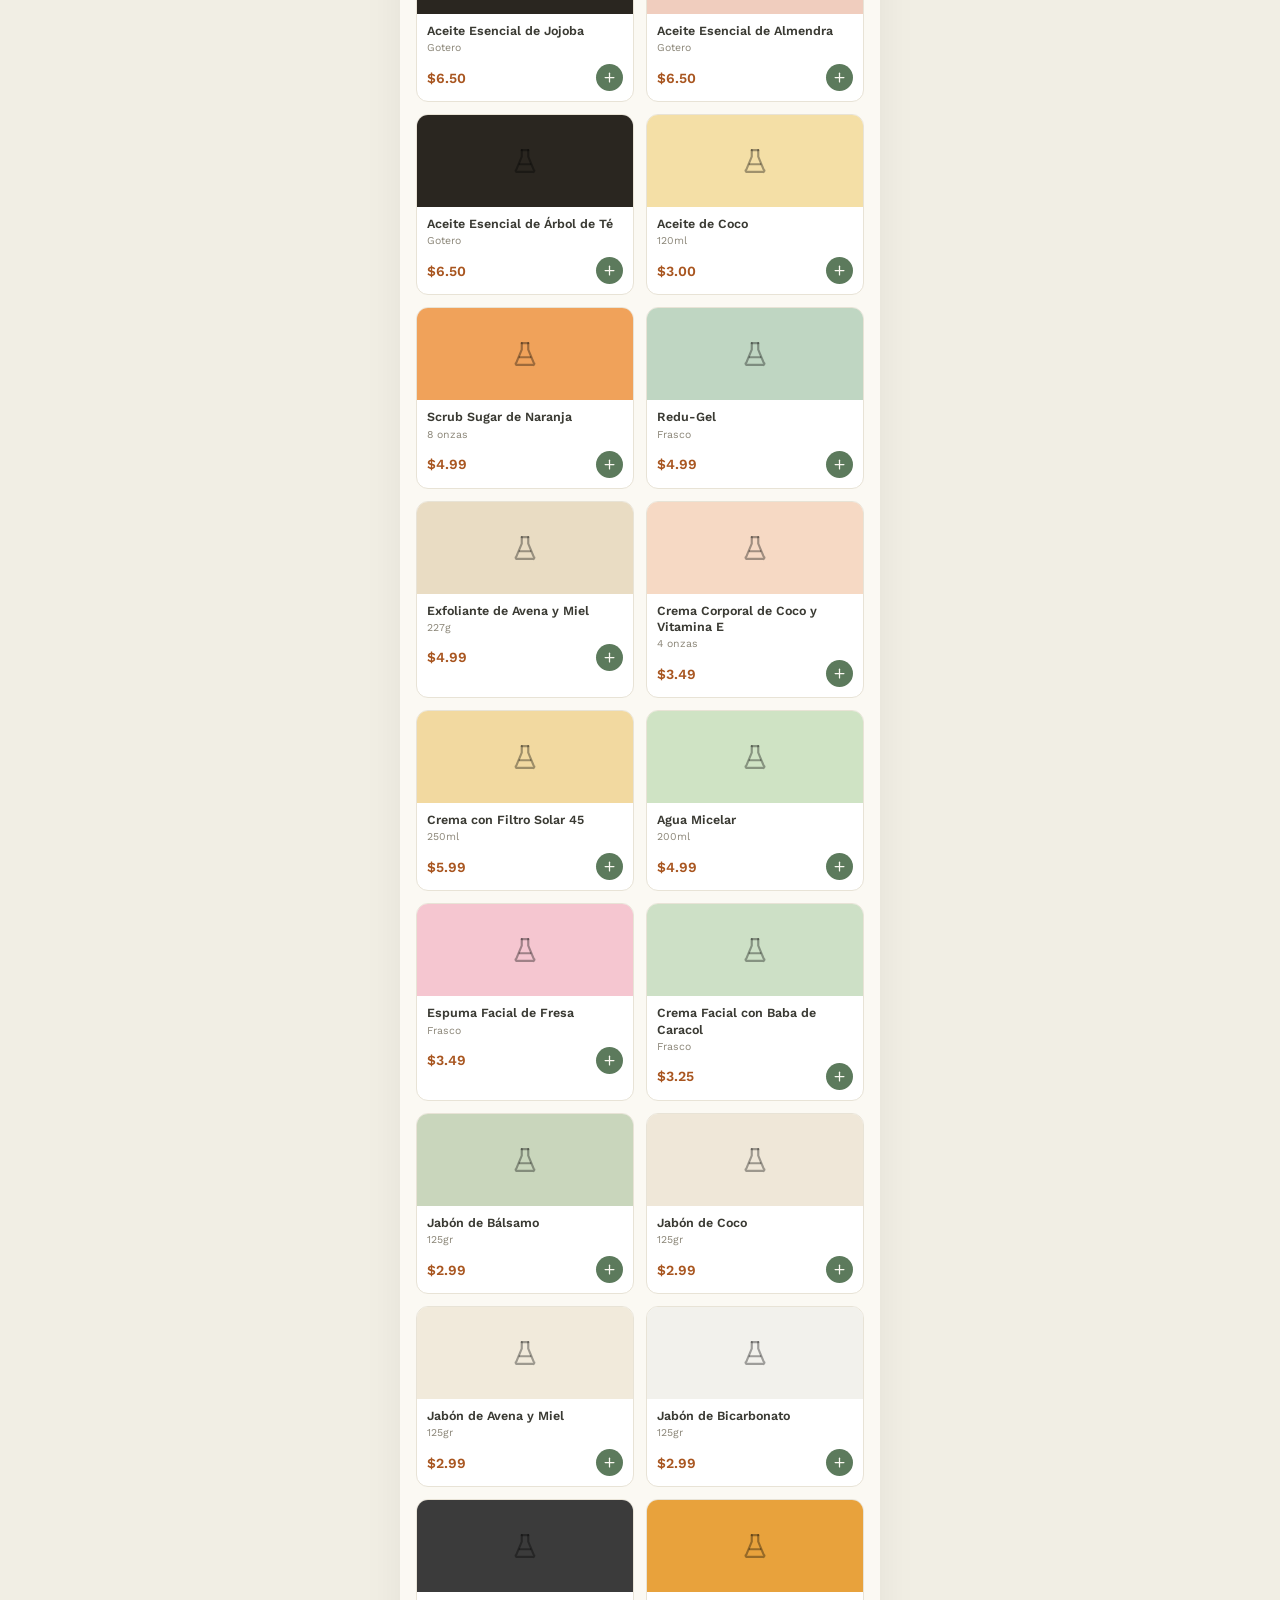
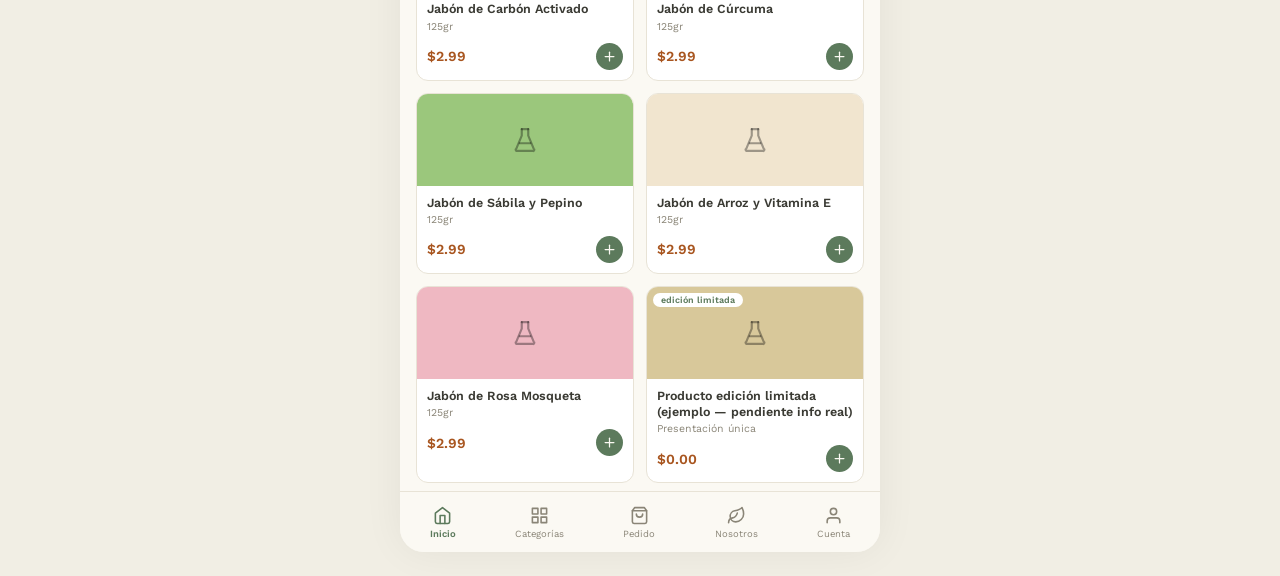
==== commit 3f1b2528: "Add files via upload" ====
--- a/index.html
+++ b/index.html
@@ -20,9 +20,12 @@
   <!-- ================= HEADER ================= -->
   <header class="app-header">
     <div class="header-top-row">
-      <div>
-        <p class="brand">ADARA</p>
-        <p class="tagline">COSMÉTICA NATURAL</p>
+      <div class="brand-row">
+        <img src="icons/logo-round.png" alt="ADARA Cosmética Natural" class="header-logo" />
+        <div>
+          <p class="brand">ADARA</p>
+          <p class="tagline">COSMÉTICA NATURAL</p>
+        </div>
       </div>
       <div style="display:flex;gap:8px;">
         <button class="icon-btn" id="btn-header-cart" aria-label="Ver pedido"></button>
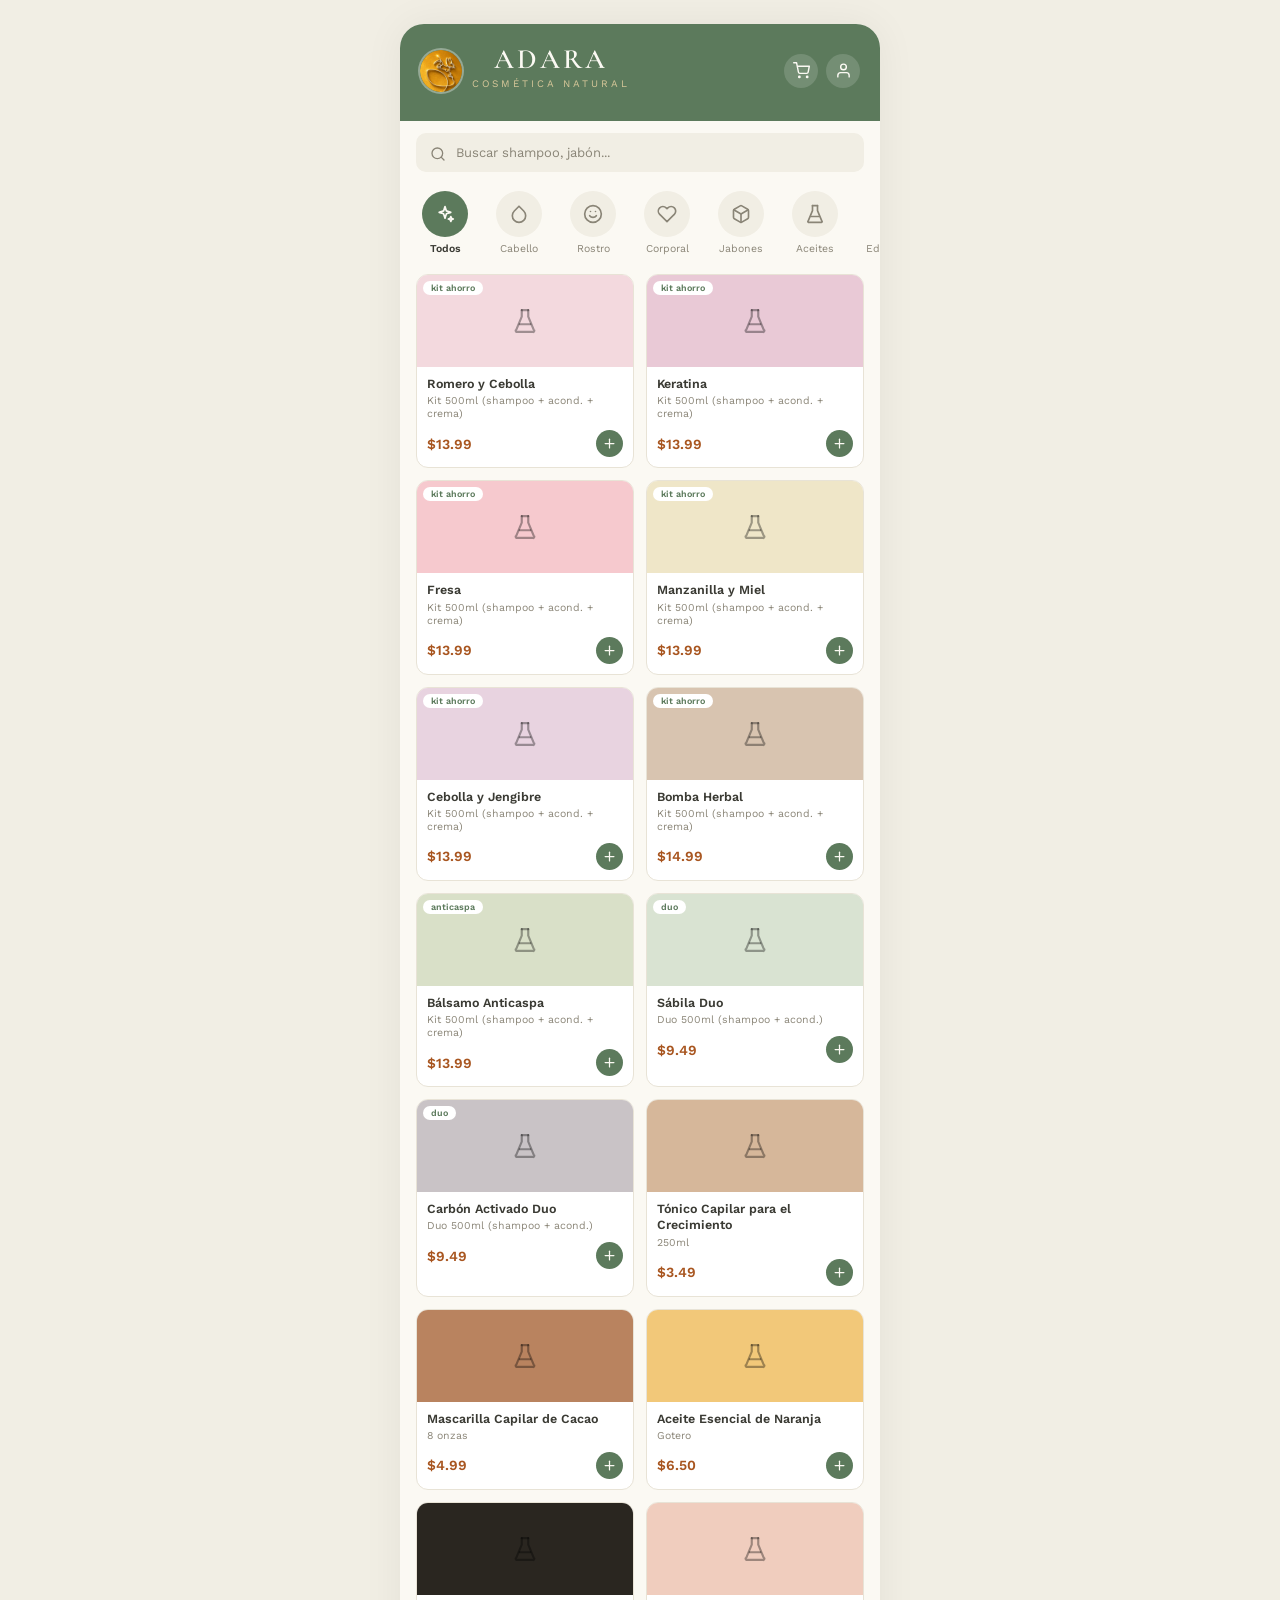
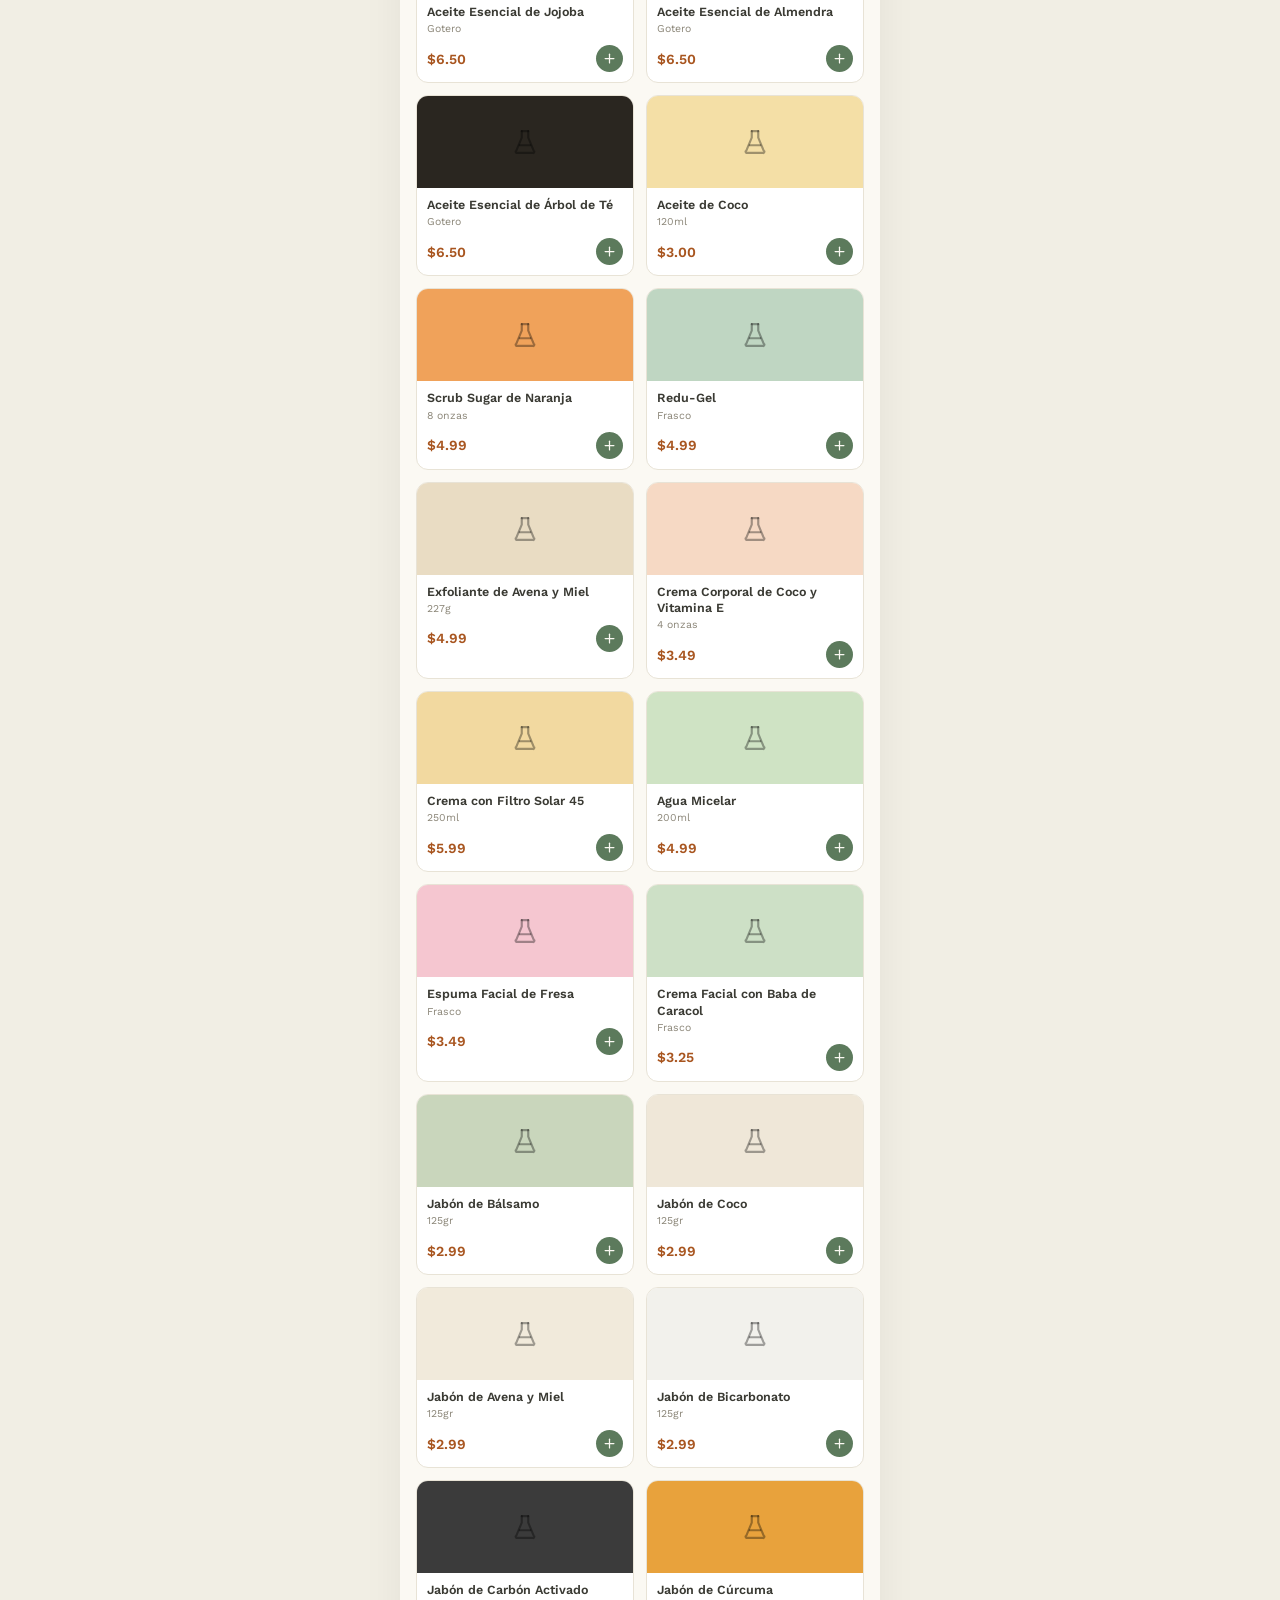
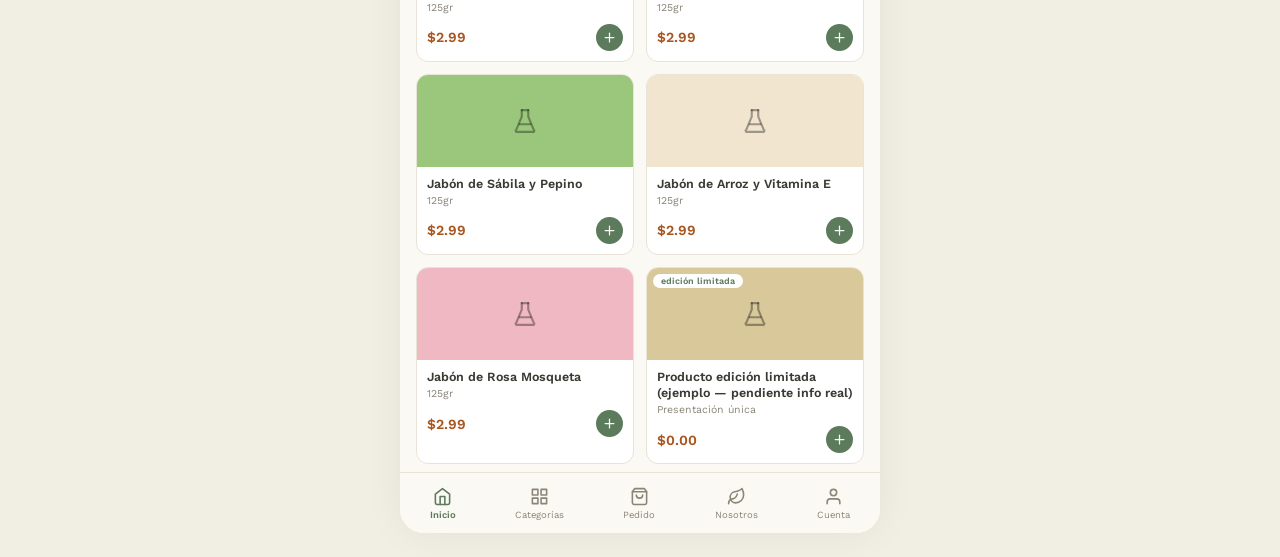
==== commit 7d86b80b: "Add files via upload" ====
--- a/index.html
+++ b/index.html
@@ -183,7 +183,7 @@
         <div class="about-block">
           <div class="about-block-title" id="about-contact-title"></div>
           <p class="about-text" style="margin-top:6px;">Escríbenos por WhatsApp para pedidos y consultas.</p>
-          <a class="primary-btn" style="display:block;text-decoration:none;text-align:center;" id="about-whatsapp-link" target="_blank" rel="noopener">Escribir por WhatsApp</a>
+          <a class="primary-btn" style="display:block;text-decoration:none;text-align:center;" id="about-whatsapp-link" rel="noopener">Escribir por WhatsApp</a>
         </div>
       </div>
     </div>
@@ -200,7 +200,7 @@
         <h2>¡Pedido enviado!</h2>
         <p>Tu pedido <strong id="confirm-order-id"></strong> fue enviado por WhatsApp.<br>Un gestor de ventas se pondrá en contacto contigo pronto para confirmar los detalles.</p>
         <div class="confirm-summary" id="confirm-summary"></div>
-        <a class="primary-btn" style="display:flex;align-items:center;justify-content:center;gap:6px;text-decoration:none;" id="btn-whatsapp-link" target="_blank" rel="noopener">
+        <a class="primary-btn" style="display:flex;align-items:center;justify-content:center;gap:6px;text-decoration:none;" id="btn-whatsapp-link" rel="noopener">
           <span id="confirm-wa-icon"></span>Abrir chat con tu gestor
         </a>
         <button class="secondary-btn" id="btn-continue-shopping">Seguir comprando</button>
--- a/css/styles.css
+++ b/css/styles.css
@@ -73,6 +73,15 @@
   align-items: center;
   justify-content: space-between;
 }
+.brand-row { display: flex; align-items: center; gap: 10px; }
+.header-logo {
+  width: 42px;
+  height: 42px;
+  border-radius: 50%;
+  object-fit: cover;
+  box-shadow: 0 0 0 2px rgba(255,255,255,0.35);
+  flex-shrink: 0;
+}
 .icon-btn {
   background: rgba(255, 255, 255, 0.15);
   border: none;
